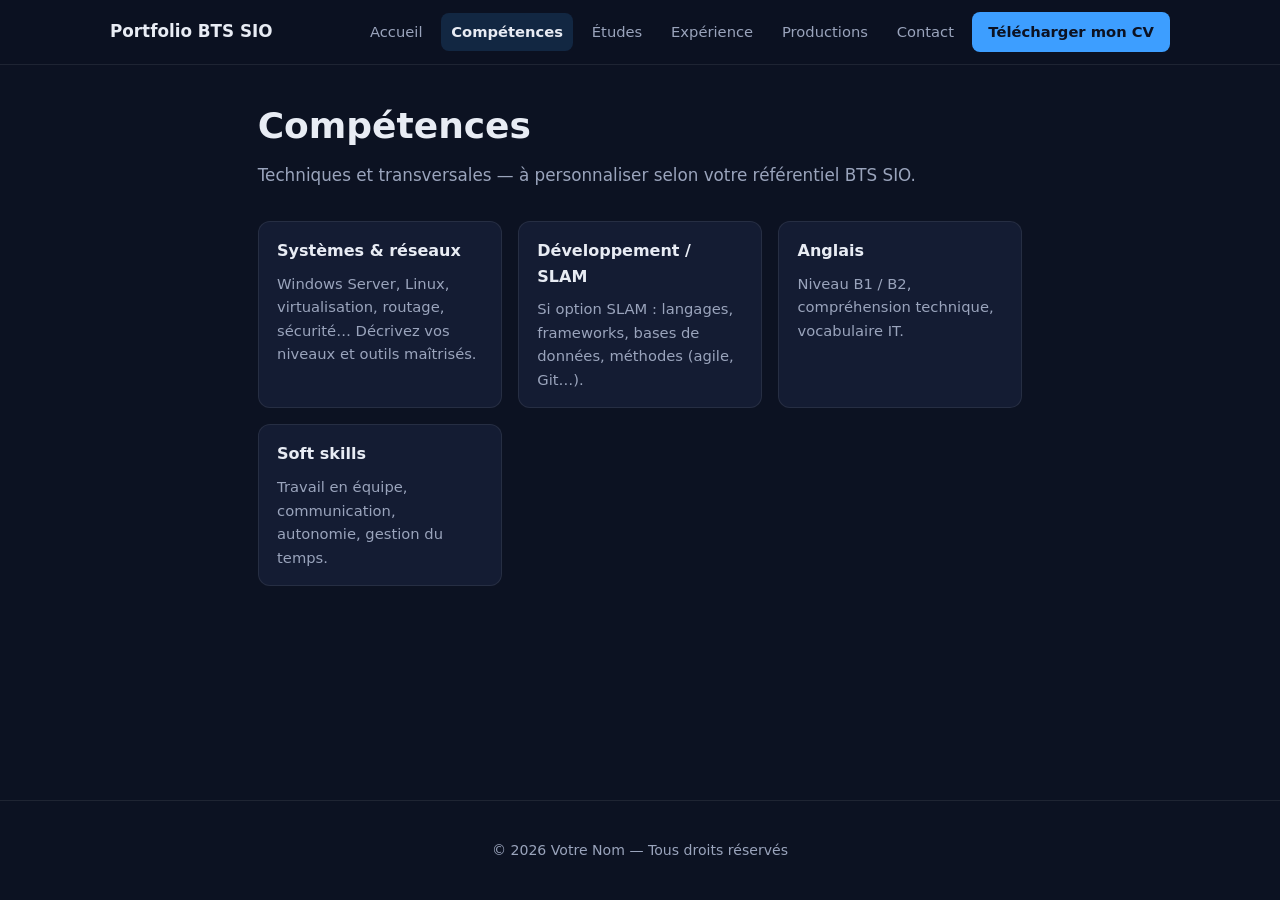
==== competences.html @ a2831c24 "Add files via upload" ====
<!DOCTYPE html>
<html lang="fr">
  <head>
    <meta charset="utf-8" />
    <meta name="viewport" content="width=device-width, initial-scale=1" />
    <title>Portfolio — Compétences</title>
    <link rel="stylesheet" href="css/styles.css" />
  </head>
  <body>
    <header class="site-header">
      <div class="header-inner">
        <a class="logo" href="index.html">Portfolio BTS SIO</a>
        <button type="button" class="nav-toggle" aria-label="Ouvrir le menu" aria-expanded="false">
          ☰
        </button>
        <nav class="main-nav" aria-label="Navigation principale">
          <ul>
            <li><a href="index.html">Accueil</a></li>
            <li><a href="competences.html" class="active">Compétences</a></li>
            <li><a href="etudes.html">Études</a></li>
            <li><a href="experience.html">Expérience</a></li>
            <li><a href="productions.html">Productions</a></li>
            <li><a href="contact.html">Contact</a></li>
            <li>
              <a class="btn-cv" href="assets/mon-cv.pdf" download>Télécharger mon CV</a>
            </li>
          </ul>
        </nav>
      </div>
    </header>

    <main>
      <h1 class="page-title">Compétences</h1>
      <p class="page-subtitle">
        Techniques et transversales — à personnaliser selon votre référentiel BTS SIO.
      </p>

      <div class="skills-grid">
        <article class="skill-item">
          <h3>Systèmes &amp; réseaux</h3>
          <p>
            Windows Server, Linux, virtualisation, routage, sécurité… Décrivez vos niveaux et
            outils maîtrisés.
          </p>
        </article>
        <article class="skill-item">
          <h3>Développement / SLAM</h3>
          <p>
            Si option SLAM : langages, frameworks, bases de données, méthodes (agile, Git…).
          </p>
        </article>
        <article class="skill-item">
          <h3>Anglais</h3>
          <p>Niveau B1 / B2, compréhension technique, vocabulaire IT.</p>
        </article>
        <article class="skill-item">
          <h3>Soft skills</h3>
          <p>Travail en équipe, communication, autonomie, gestion du temps.</p>
        </article>
      </div>
    </main>

    <footer class="site-footer">
      <p>© 2026 Votre Nom — Tous droits réservés</p>
    </footer>
    <script src="js/main.js"></script>
  </body>
</html>
---- css/styles.css ----
/* Portfolio BTS — styles globaux */
:root {
  --bg: #0c1222;
  --bg-card: #141c33;
  --text: #e8ecf4;
  --muted: #9aa4bc;
  --accent: #3d9eff;
  --accent-soft: rgba(61, 158, 255, 0.15);
  --border: rgba(255, 255, 255, 0.08);
  --radius: 12px;
  --font: "Segoe UI", system-ui, -apple-system, sans-serif;
}

*,
*::before,
*::after {
  box-sizing: border-box;
}

html {
  scroll-behavior: smooth;
}

body {
  margin: 0;
  min-height: 100vh;
  font-family: var(--font);
  background: var(--bg);
  color: var(--text);
  line-height: 1.6;
}

a {
  color: var(--accent);
  text-decoration: none;
}

a:hover {
  text-decoration: underline;
}

img {
  max-width: 100%;
  height: auto;
  display: block;
}

/* Header */
.site-header {
  position: sticky;
  top: 0;
  z-index: 100;
  background: rgba(12, 18, 34, 0.92);
  backdrop-filter: blur(10px);
  border-bottom: 1px solid var(--border);
}

.header-inner {
  position: relative;
  max-width: 1100px;
  margin: 0 auto;
  padding: 0.75rem 1.25rem;
  display: flex;
  flex-wrap: wrap;
  align-items: center;
  justify-content: space-between;
  gap: 1rem;
}

.logo {
  font-weight: 700;
  font-size: 1.05rem;
  color: var(--text);
  white-space: nowrap;
}

.logo:hover {
  color: var(--accent);
  text-decoration: none;
}

.nav-toggle {
  display: none;
  background: transparent;
  border: 1px solid var(--border);
  color: var(--text);
  padding: 0.5rem 0.75rem;
  border-radius: 8px;
  cursor: pointer;
  font-size: 1rem;
}

.nav-toggle:focus-visible {
  outline: 2px solid var(--accent);
  outline-offset: 2px;
}

.main-nav ul {
  list-style: none;
  margin: 0;
  padding: 0;
  display: flex;
  flex-wrap: wrap;
  align-items: center;
  gap: 0.35rem 0.5rem;
}

.main-nav a {
  display: inline-block;
  padding: 0.45rem 0.65rem;
  border-radius: 8px;
  color: var(--muted);
  font-size: 0.92rem;
  text-decoration: none;
  transition: color 0.15s, background 0.15s;
}

.main-nav a:hover {
  color: var(--text);
  background: var(--accent-soft);
  text-decoration: none;
}

.main-nav a.active {
  color: var(--text);
  background: var(--accent-soft);
  font-weight: 600;
}

.btn-cv {
  display: inline-flex;
  align-items: center;
  gap: 0.35rem;
  padding: 0.5rem 1rem !important;
  background: var(--accent) !important;
  color: #0c1222 !important;
  font-weight: 600;
  border-radius: 8px !important;
}

.btn-cv:hover {
  filter: brightness(1.08);
  color: #0c1222 !important;
}

/* Main */
main {
  max-width: 1100px;
  margin: 0 auto;
  padding: 2rem 1.25rem 4rem;
}

.page-title {
  font-size: clamp(1.75rem, 4vw, 2.25rem);
  margin: 0 0 0.5rem;
  font-weight: 700;
}

.page-subtitle {
  color: var(--muted);
  margin: 0 0 2rem;
  font-size: 1.05rem;
}

/* Hero accueil */
.hero {
  display: grid;
  gap: 2rem;
  align-items: center;
  padding: 1rem 0 2rem;
}

@media (min-width: 768px) {
  .hero {
    grid-template-columns: 1fr 280px;
  }
}

.hero-text h1 {
  font-size: clamp(2rem, 5vw, 2.75rem);
  margin: 0 0 0.75rem;
  line-height: 1.15;
}

.hero-text .lead {
  color: var(--muted);
  font-size: 1.1rem;
  margin: 0 0 1.5rem;
}

.hero-cta {
  display: flex;
  flex-wrap: wrap;
  gap: 0.75rem;
}

.hero-photo {
  justify-self: center;
}

.photo-frame {
  width: min(100%, 260px);
  aspect-ratio: 1;
  border-radius: var(--radius);
  border: 2px solid var(--border);
  background: linear-gradient(145deg, var(--bg-card), #1a2540);
  overflow: hidden;
  display: flex;
  align-items: center;
  justify-content: center;
  color: var(--muted);
  font-size: 0.9rem;
  text-align: center;
  padding: 1rem;
}

.photo-frame img {
  width: 100%;
  height: 100%;
  object-fit: cover;
}

/* Sections / cards */
.section-block {
  margin-top: 2.5rem;
}

.section-block h2 {
  font-size: 1.35rem;
  margin: 0 0 1rem;
  padding-bottom: 0.5rem;
  border-bottom: 1px solid var(--border);
}

.card {
  background: var(--bg-card);
  border: 1px solid var(--border);
  border-radius: var(--radius);
  padding: 1.25rem 1.5rem;
}

.card + .card {
  margin-top: 1rem;
}

.card h3 {
  margin: 0 0 0.5rem;
  font-size: 1.1rem;
}

.card p {
  margin: 0;
  color: var(--muted);
}

.meta {
  font-size: 0.85rem;
  color: var(--accent);
  margin-bottom: 0.35rem;
}

/* Grille compétences */
.skills-grid {
  display: grid;
  grid-template-columns: repeat(auto-fill, minmax(240px, 1fr));
  gap: 1rem;
}

.skill-item {
  background: var(--bg-card);
  border: 1px solid var(--border);
  border-radius: var(--radius);
  padding: 1rem 1.15rem;
}

.skill-item h3 {
  margin: 0 0 0.5rem;
  font-size: 1rem;
}

.skill-item p {
  margin: 0;
  font-size: 0.92rem;
  color: var(--muted);
}

/* Productions */
.prod-grid {
  display: grid;
  grid-template-columns: repeat(auto-fill, minmax(260px, 1fr));
  gap: 1.25rem;
}

.prod-card {
  background: var(--bg-card);
  border: 1px solid var(--border);
  border-radius: var(--radius);
  overflow: hidden;
}

.prod-thumb {
  height: 140px;
  background: linear-gradient(135deg, #1e3a5f, var(--bg));
  display: flex;
  align-items: center;
  justify-content: center;
  color: var(--muted);
  font-size: 0.85rem;
}

.prod-body {
  padding: 1rem 1.15rem 1.25rem;
}

.prod-body h3 {
  margin: 0 0 0.5rem;
  font-size: 1.05rem;
}

.prod-body p {
  margin: 0;
  font-size: 0.92rem;
  color: var(--muted);
}

/* Contact */
.contact-list {
  list-style: none;
  margin: 0;
  padding: 0;
}

.contact-list li {
  padding: 0.65rem 0;
  border-bottom: 1px solid var(--border);
  display: flex;
  flex-wrap: wrap;
  gap: 0.5rem;
}

.contact-list li:last-child {
  border-bottom: none;
}

.contact-list strong {
  min-width: 140px;
  color: var(--text);
}

/* Footer */
.site-footer {
  margin-top: auto;
  padding: 1.5rem 1.25rem;
  text-align: center;
  color: var(--muted);
  font-size: 0.88rem;
  border-top: 1px solid var(--border);
}

body {
  display: flex;
  flex-direction: column;
}

/* Nav mobile */
@media (max-width: 900px) {
  .nav-toggle {
    display: block;
  }

  .main-nav {
    display: none;
    position: absolute;
    left: 0;
    right: 0;
    top: 100%;
    background: rgba(12, 18, 34, 0.98);
    border-bottom: 1px solid var(--border);
    padding: 1rem 1.25rem 1.25rem;
  }

  .main-nav.is-open {
    display: block;
  }

  .main-nav ul {
    flex-direction: column;
    align-items: stretch;
  }

  .main-nav a {
    width: 100%;
  }

  .header-inner {
    flex-wrap: wrap;
  }

  .main-nav {
    order: 3;
    width: 100%;
  }
}
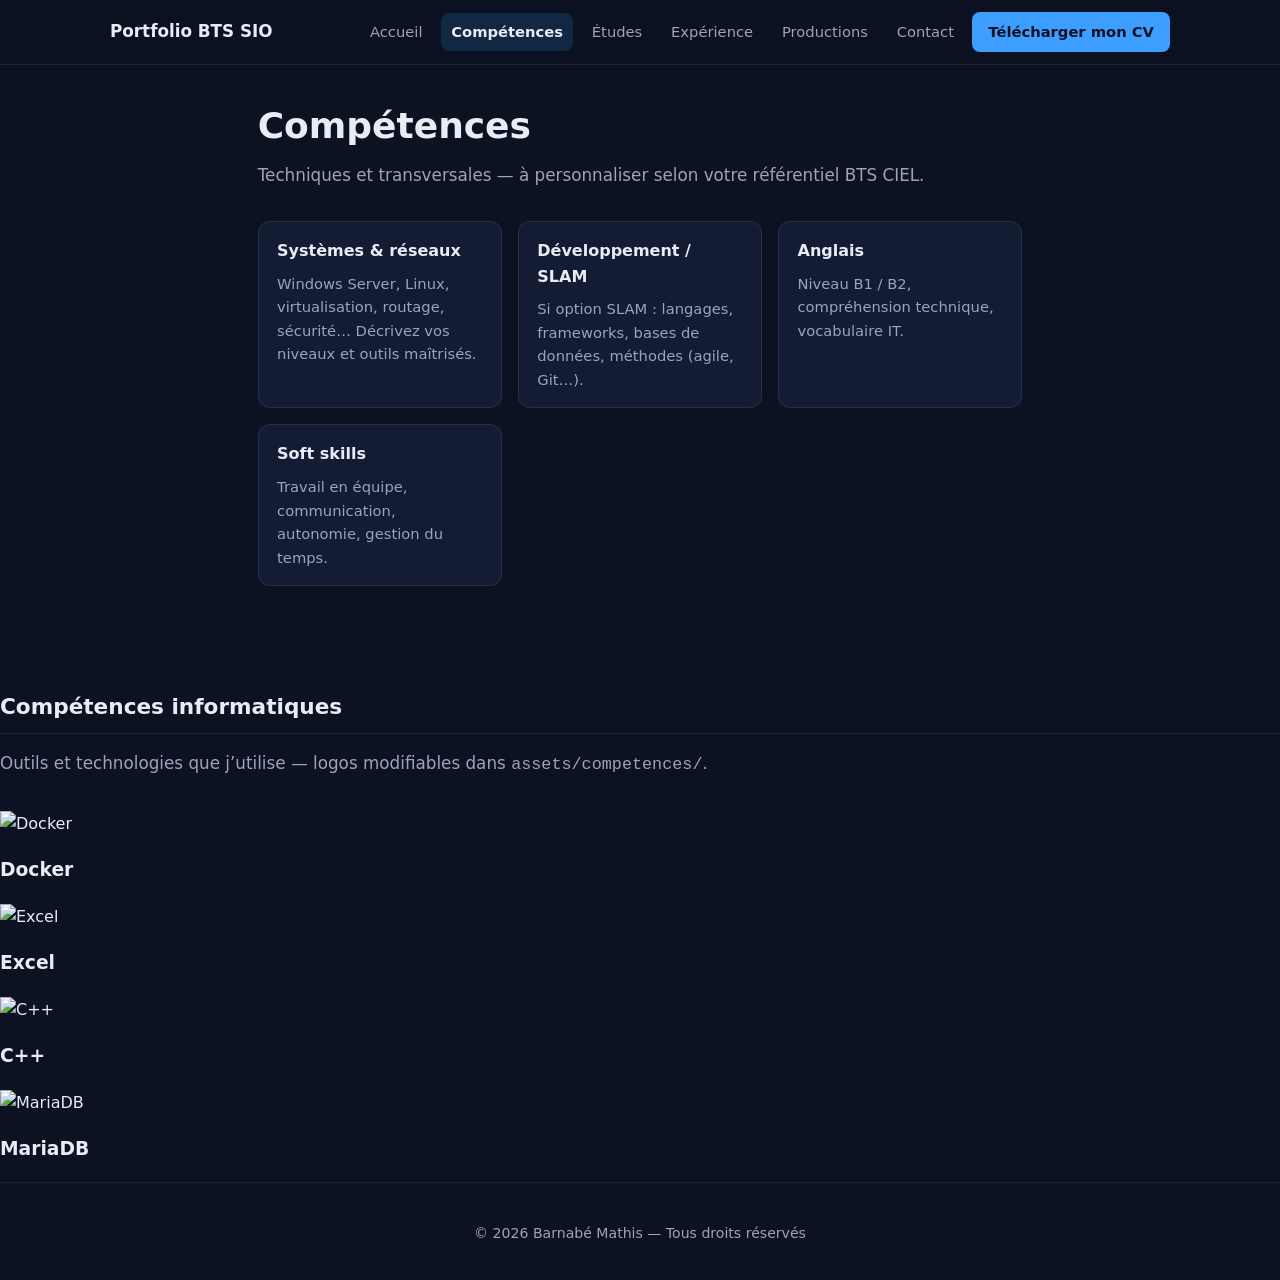
==== commit bb815df7: "Fix HTML structure and update content" ====
--- a/competences.html
+++ b/competences.html
@@ -32,10 +32,9 @@
     <main>
       <h1 class="page-title">Compétences</h1>
       <p class="page-subtitle">
-        Techniques et transversales — à personnaliser selon votre référentiel BTS SIO.
+        Techniques et transversales — à personnaliser selon votre référentiel BTS CIEL.
       </p>
-
-      <div class="skills-grid">
+       <div class="skills-grid">
         <article class="skill-item">
           <h3>Systèmes &amp; réseaux</h3>
           <p>
@@ -60,8 +59,41 @@
       </div>
     </main>
 
+      <section class="section-block">
+        <h2>Compétences informatiques</h2>
+        <p class="page-subtitle" style="margin-top: 0">
+          Outils et technologies que j’utilise — logos modifiables dans <code>assets/competences/</code>.
+        </p>
+
+        <div class="tech-grid">
+          <article class="tech-card">
+            <div class="tech-logo">
+              <img src="assets/competences/docker.svg" alt="Docker" loading="lazy" />
+            </div>
+            <h3>Docker</h3>
+          </article>
+          <article class="tech-card">
+            <div class="tech-logo">
+              <img src="assets/competences/excel.svg" alt="Excel" loading="lazy" />
+            </div>
+            <h3>Excel</h3>
+          </article>
+          <article class="tech-card">
+            <div class="tech-logo">
+              <img src="assets/competences/cpp.svg" alt="C++" loading="lazy" />
+            </div>
+            <h3>C++</h3>
+          </article>
+          <article class="tech-card">
+            <div class="tech-logo">
+              <img src="assets/competences/mariadb.svg" alt="MariaDB" loading="lazy" />
+            </div>
+            <h3>MariaDB</h3>
+          </article>
+        </div>
+      </section>
     <footer class="site-footer">
-      <p>© 2026 Votre Nom — Tous droits réservés</p>
+      <p>© 2026 Barnabé Mathis — Tous droits réservés</p>
     </footer>
     <script src="js/main.js"></script>
   </body>
--- a/css/styles.css
+++ b/css/styles.css
@@ -259,6 +259,37 @@
   margin-bottom: 0.35rem;
 }
 
+/* Expérience — logo entreprise */
+.experience-header {
+  display: flex;
+  align-items: center;
+  gap: 0.75rem;
+  margin-bottom: 0.5rem;
+}
+
+.experience-header h3 {
+  margin: 0;
+}
+
+.experience-logo {
+  width: 44px;
+  height: 44px;
+  border-radius: 10px;
+  background: rgba(255, 255, 255, 0.04);
+  border: 1px solid var(--border);
+  display: grid;
+  place-items: center;
+  overflow: hidden;
+  flex: 0 0 auto;
+}
+
+.experience-logo img {
+  width: 100%;
+  height: 100%;
+  object-fit: contain;
+  padding: 6px;
+}
+
 /* Grille compétences */
 .skills-grid {
   display: grid;
@@ -345,6 +376,69 @@
 .contact-list strong {
   min-width: 140px;
   color: var(--text);
+}
+
+/* Page Études — Prochainement & photos d’établissements */
+.prochainement-intro p:last-child {
+  margin-bottom: 0;
+}
+
+.gallery-lead {
+  margin: 1.5rem 0 0.35rem;
+  font-size: 1rem;
+  font-weight: 600;
+  color: var(--text);
+}
+
+.gallery-hint {
+  margin: 0 0 1.25rem;
+  font-size: 0.88rem;
+  color: var(--muted);
+}
+
+.gallery-hint code {
+  font-size: 0.85em;
+  padding: 0.15rem 0.4rem;
+  border-radius: 6px;
+  background: var(--bg-card);
+  border: 1px solid var(--border);
+  color: var(--accent);
+}
+
+.etablissements-grid {
+  display: grid;
+  grid-template-columns: repeat(auto-fill, minmax(220px, 1fr));
+  gap: 1.25rem;
+}
+
+.etablissement-card {
+  margin: 0;
+  background: var(--bg-card);
+  border: 1px solid var(--border);
+  border-radius: var(--radius);
+  overflow: hidden;
+  display: flex;
+  flex-direction: column;
+}
+
+.etablissement-photo {
+  aspect-ratio: 4 / 3;
+  background: linear-gradient(145deg, #1a2540, var(--bg));
+  overflow: hidden;
+}
+
+.etablissement-photo img {
+  width: 100%;
+  height: 100%;
+  object-fit: cover;
+}
+
+.etablissement-card figcaption {
+  padding: 0.75rem 1rem 1rem;
+  font-size: 0.9rem;
+  color: var(--muted);
+  text-align: center;
+  line-height: 1.4;
 }
 
 /* Footer */
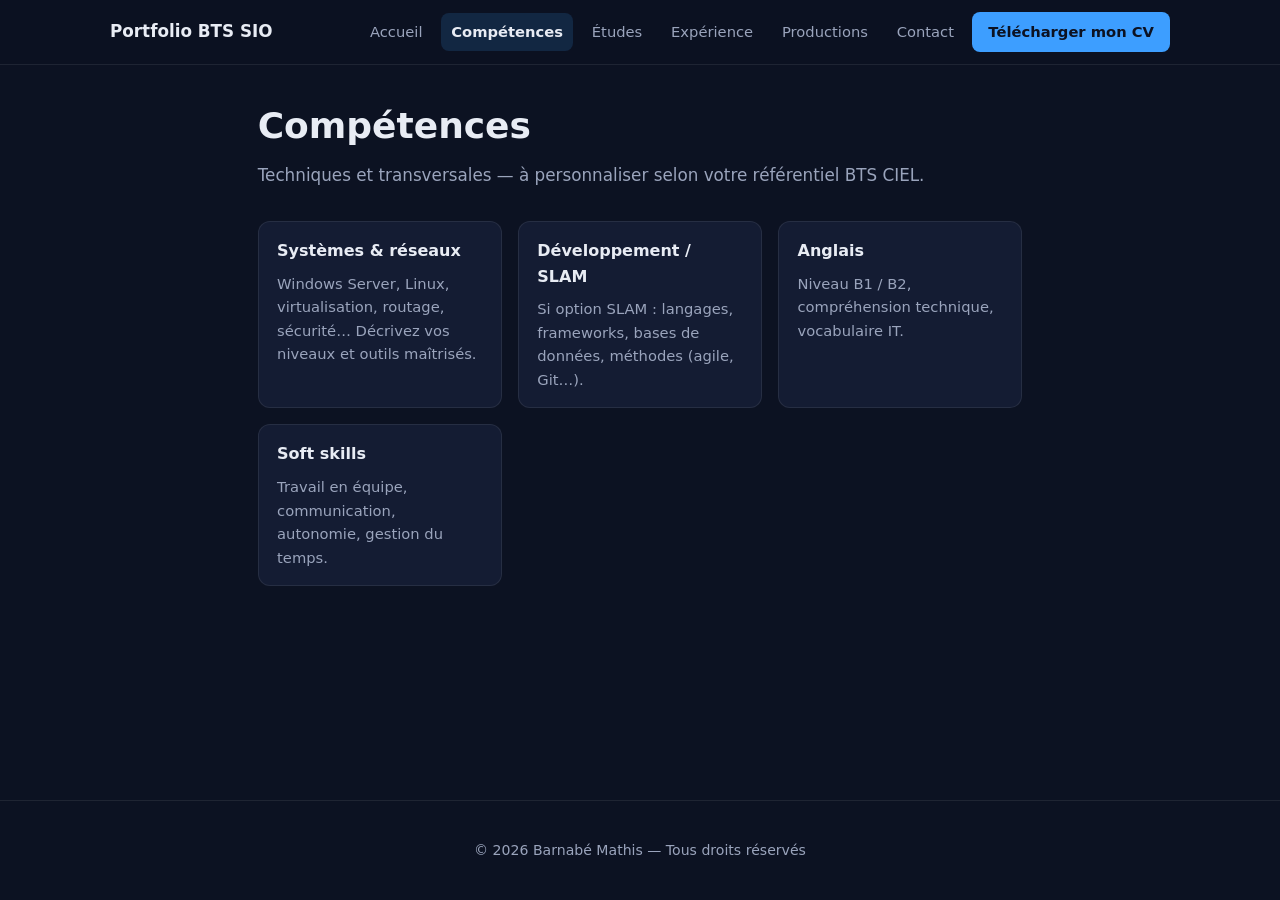
==== commit 4591db79: "Refactor competences.html structure and content" ====
--- a/competences.html
+++ b/competences.html
@@ -58,40 +58,6 @@
         </article>
       </div>
     </main>
-
-      <section class="section-block">
-        <h2>Compétences informatiques</h2>
-        <p class="page-subtitle" style="margin-top: 0">
-          Outils et technologies que j’utilise — logos modifiables dans <code>assets/competences/</code>.
-        </p>
-
-        <div class="tech-grid">
-          <article class="tech-card">
-            <div class="tech-logo">
-              <img src="assets/competences/docker.svg" alt="Docker" loading="lazy" />
-            </div>
-            <h3>Docker</h3>
-          </article>
-          <article class="tech-card">
-            <div class="tech-logo">
-              <img src="assets/competences/excel.svg" alt="Excel" loading="lazy" />
-            </div>
-            <h3>Excel</h3>
-          </article>
-          <article class="tech-card">
-            <div class="tech-logo">
-              <img src="assets/competences/cpp.svg" alt="C++" loading="lazy" />
-            </div>
-            <h3>C++</h3>
-          </article>
-          <article class="tech-card">
-            <div class="tech-logo">
-              <img src="assets/competences/mariadb.svg" alt="MariaDB" loading="lazy" />
-            </div>
-            <h3>MariaDB</h3>
-          </article>
-        </div>
-      </section>
     <footer class="site-footer">
       <p>© 2026 Barnabé Mathis — Tous droits réservés</p>
     </footer>
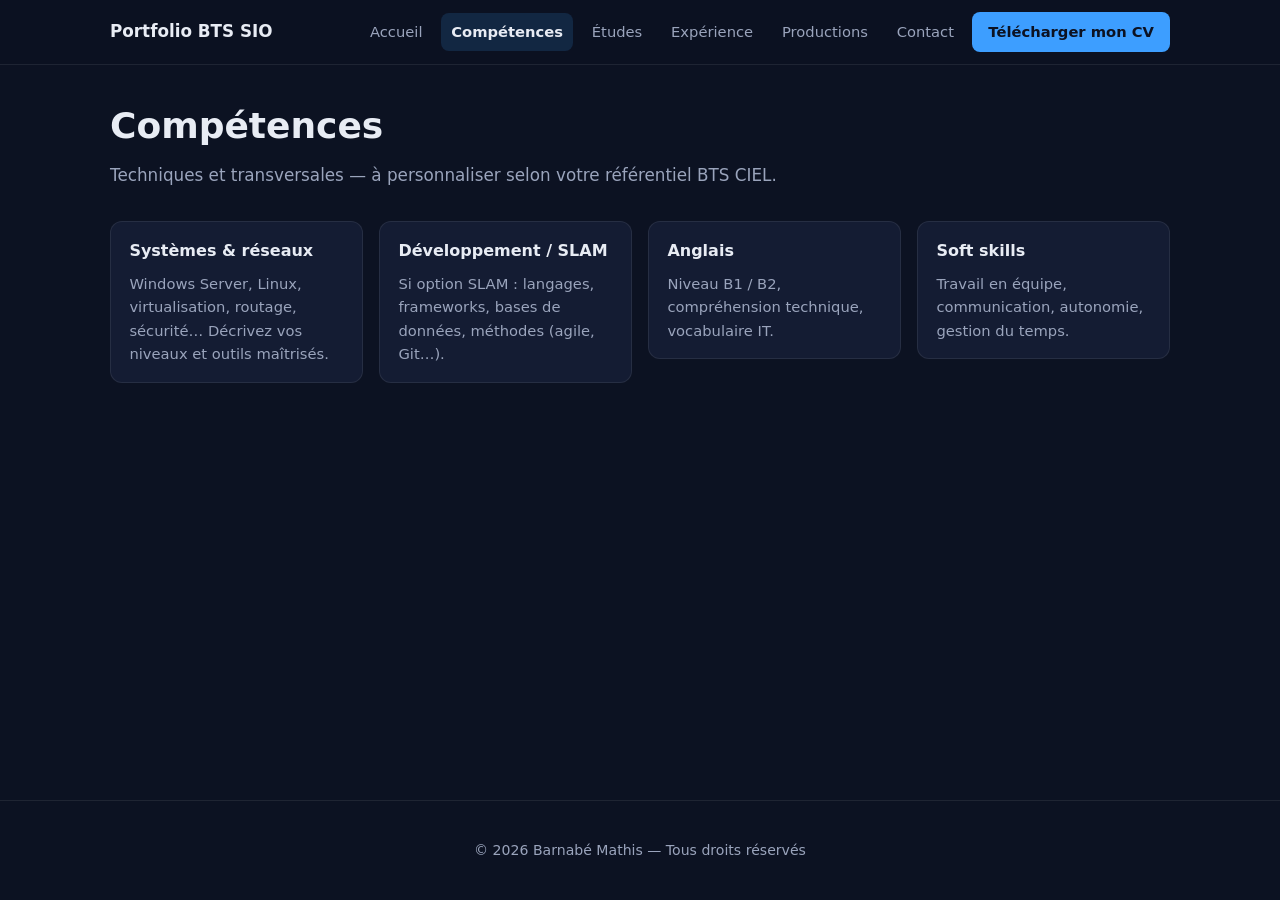
==== commit a0c58950: "Add files via upload" ====
--- a/competences.html
+++ b/competences.html
@@ -34,27 +34,64 @@
       <p class="page-subtitle">
         Techniques et transversales — à personnaliser selon votre référentiel BTS CIEL.
       </p>
-       <div class="skills-grid">
-        <article class="skill-item">
+      <div class="skills-grid">
+        <article class="skill-item" tabindex="0">
           <h3>Systèmes &amp; réseaux</h3>
           <p>
             Windows Server, Linux, virtualisation, routage, sécurité… Décrivez vos niveaux et
             outils maîtrisés.
           </p>
+          <div class="skill-more">
+            <div class="skill-more-inner">
+              <p>
+                Exemples à détailler : administration des comptes et services, mise en œuvre de
+                la virtualisation, configuration de VLAN ou routage de base, pare-feu et règles,
+                stratégies de sauvegarde, sensibilisation à la sécurité (mises à jour, moindre
+                privilège), expériences vues en TP ou en stage.
+              </p>
+            </div>
+          </div>
         </article>
-        <article class="skill-item">
+        <article class="skill-item" tabindex="0">
           <h3>Développement / SLAM</h3>
           <p>
             Si option SLAM : langages, frameworks, bases de données, méthodes (agile, Git…).
           </p>
+          <div class="skill-more">
+            <div class="skill-more-inner">
+              <p>
+                Précisez les langages et outils (IDE, Git, gestionnaire de paquets), types de
+                projets (web, API, mobile), modélisation de données, tests, méthode agile ou
+                Kanban, participation à des revues ou à la documentation technique.
+              </p>
+            </div>
+          </div>
         </article>
-        <article class="skill-item">
+        <article class="skill-item" tabindex="0">
           <h3>Anglais</h3>
           <p>Niveau B1 / B2, compréhension technique, vocabulaire IT.</p>
+          <div class="skill-more">
+            <div class="skill-more-inner">
+              <p>
+                Indiquez un score ou certification (TOEIC, Cambridge…), votre aisance à lire des
+                docs officielles (Microsoft, Oracle…), et les situations où vous avez utilisé
+                l’anglais (veille, stage, cours).
+              </p>
+            </div>
+          </div>
         </article>
-        <article class="skill-item">
+        <article class="skill-item" tabindex="0">
           <h3>Soft skills</h3>
           <p>Travail en équipe, communication, autonomie, gestion du temps.</p>
+          <div class="skill-more">
+            <div class="skill-more-inner">
+              <p>
+                Illustrez avec des faits : travail en binôme sur un projet, présentation orale,
+                organisation d’échéances, gestion du stress avant une soutenance, écoute du
+                besoin utilisateur ou du tuteur en entreprise.
+              </p>
+            </div>
+          </div>
         </article>
       </div>
     </main>
--- a/css/styles.css
+++ b/css/styles.css
@@ -295,6 +295,7 @@
   display: grid;
   grid-template-columns: repeat(auto-fill, minmax(240px, 1fr));
   gap: 1rem;
+  align-items: start;
 }
 
 .skill-item {
@@ -302,6 +303,13 @@
   border: 1px solid var(--border);
   border-radius: var(--radius);
   padding: 1rem 1.15rem;
+  position: relative;
+  z-index: 1;
+  outline: none;
+  transition:
+    transform 0.35s cubic-bezier(0.22, 1, 0.36, 1),
+    box-shadow 0.35s ease,
+    border-color 0.25s ease;
 }
 
 .skill-item h3 {
@@ -309,10 +317,78 @@
   font-size: 1rem;
 }
 
-.skill-item p {
+.skill-item > p {
   margin: 0;
   font-size: 0.92rem;
   color: var(--muted);
+}
+
+.skill-more {
+  display: grid;
+  grid-template-rows: 0fr;
+  transition: grid-template-rows 0.4s cubic-bezier(0.22, 1, 0.36, 1);
+}
+
+.skill-more-inner {
+  min-height: 0;
+  overflow: hidden;
+}
+
+.skill-more-inner p {
+  margin: 0;
+  padding-top: 0.85rem;
+  margin-top: 0.85rem;
+  border-top: 1px solid var(--border);
+  font-size: 0.88rem;
+  color: var(--muted);
+  line-height: 1.55;
+}
+
+@media (hover: hover) and (pointer: fine) {
+  .skill-item:hover {
+    transform: scale(1.045);
+    z-index: 5;
+    box-shadow: 0 18px 48px rgba(0, 0, 0, 0.42);
+    border-color: rgba(61, 158, 255, 0.35);
+  }
+
+  .skill-item:hover .skill-more {
+    grid-template-rows: 1fr;
+  }
+}
+
+.skill-item:focus-visible {
+  border-color: rgba(61, 158, 255, 0.55);
+  box-shadow: 0 0 0 3px var(--accent-soft);
+}
+
+.skill-item:focus-within .skill-more {
+  grid-template-rows: 1fr;
+}
+
+@media (hover: hover) and (pointer: fine) {
+  .skill-item:focus-within:not(:hover) {
+    transform: scale(1.02);
+    z-index: 4;
+    box-shadow: 0 12px 32px rgba(0, 0, 0, 0.35);
+  }
+}
+
+@media (prefers-reduced-motion: reduce) {
+  .skill-item {
+    transition: none;
+  }
+
+  .skill-more {
+    transition: none;
+  }
+
+  @media (hover: hover) and (pointer: fine) {
+    .skill-item:hover,
+    .skill-item:focus-within:not(:hover) {
+      transform: none;
+    }
+  }
 }
 
 /* Productions */
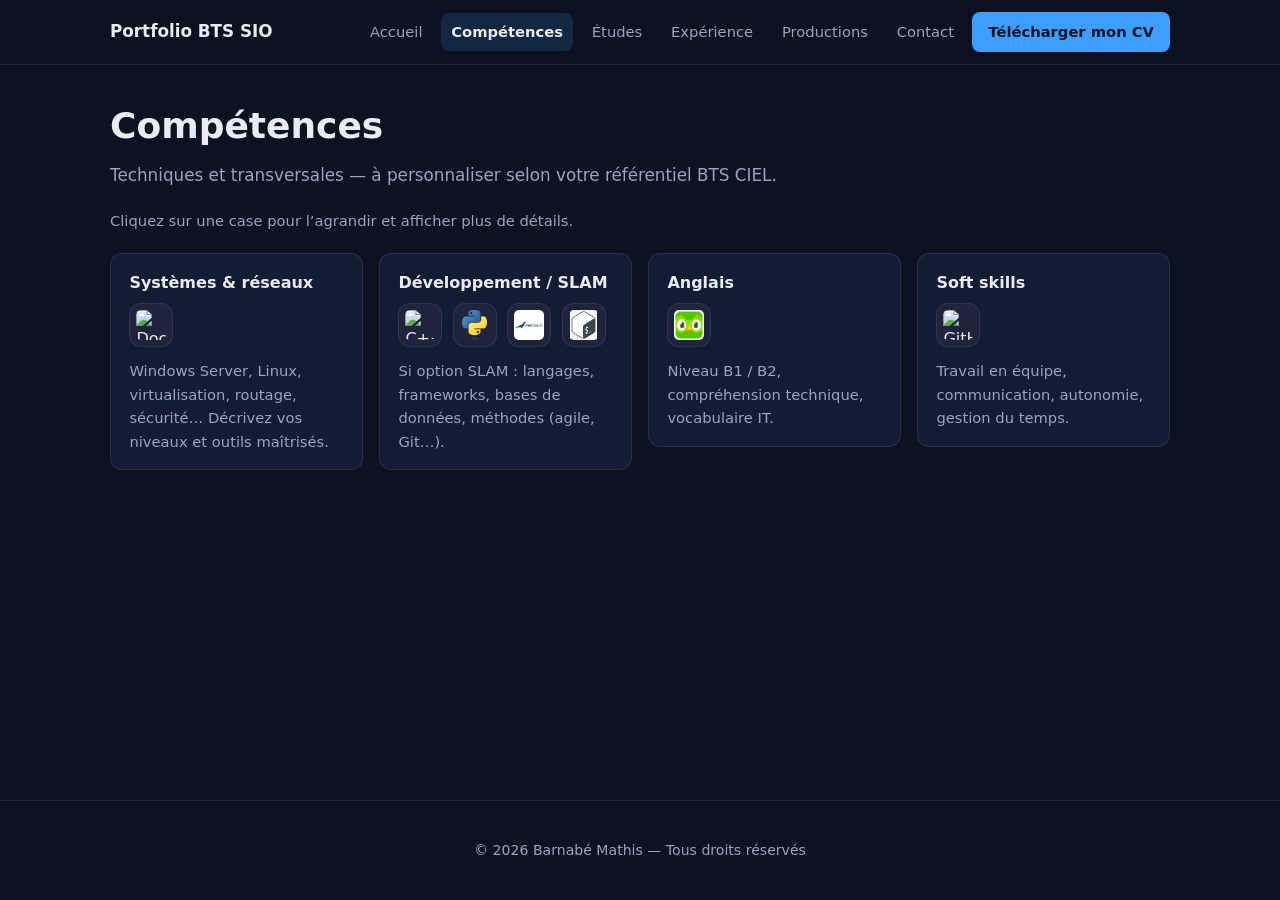
==== commit 303991e4: "Add files via upload" ====
--- a/competences.html
+++ b/competences.html
@@ -34,9 +34,13 @@
       <p class="page-subtitle">
         Techniques et transversales — à personnaliser selon votre référentiel BTS CIEL.
       </p>
+      <p class="skills-hint">Cliquez sur une case pour l’agrandir et afficher plus de détails.</p>
       <div class="skills-grid">
-        <article class="skill-item" tabindex="0">
+        <article class="skill-item">
           <h3>Systèmes &amp; réseaux</h3>
+          <div class="skill-icons" aria-label="Outils">
+            <img class="skill-icon" src="assets/skills/docker-logo.png" alt="Docker" loading="lazy" />
+          </div>
           <p>
             Windows Server, Linux, virtualisation, routage, sécurité… Décrivez vos niveaux et
             outils maîtrisés.
@@ -52,8 +56,14 @@
             </div>
           </div>
         </article>
-        <article class="skill-item" tabindex="0">
+        <article class="skill-item">
           <h3>Développement / SLAM</h3>
+          <div class="skill-icons" aria-label="Langages et outils">
+            <img class="skill-icon" src="assets/skills/cpp-logo.png" alt="C++" loading="lazy" />
+            <img class="skill-icon" src="assets/skills/python-logo.png" alt="Python" loading="lazy" />
+            <img class="skill-icon" src="assets/skills/mariadb-logo.png" alt="MariaDB" loading="lazy" />
+            <img class="skill-icon" src="assets/skills/bash-logo.png" alt="Bash" loading="lazy" />
+          </div>
           <p>
             Si option SLAM : langages, frameworks, bases de données, méthodes (agile, Git…).
           </p>
@@ -67,8 +77,11 @@
             </div>
           </div>
         </article>
-        <article class="skill-item" tabindex="0">
+        <article class="skill-item">
           <h3>Anglais</h3>
+          <div class="skill-icons" aria-label="Outils">
+            <img class="skill-icon" src="assets/skills/duolingo-logo.png" alt="Duolingo" loading="lazy" />
+          </div>
           <p>Niveau B1 / B2, compréhension technique, vocabulaire IT.</p>
           <div class="skill-more">
             <div class="skill-more-inner">
@@ -80,8 +93,11 @@
             </div>
           </div>
         </article>
-        <article class="skill-item" tabindex="0">
+        <article class="skill-item">
           <h3>Soft skills</h3>
+          <div class="skill-icons" aria-label="Outils">
+            <img class="skill-icon" src="assets/skills/github-logo.png" alt="GitHub" loading="lazy" />
+          </div>
           <p>Travail en équipe, communication, autonomie, gestion du temps.</p>
           <div class="skill-more">
             <div class="skill-more-inner">
--- a/css/styles.css
+++ b/css/styles.css
@@ -298,6 +298,12 @@
   align-items: start;
 }
 
+.skills-hint {
+  margin: -0.75rem 0 1.25rem;
+  font-size: 0.92rem;
+  color: var(--muted);
+}
+
 .skill-item {
   background: var(--bg-card);
   border: 1px solid var(--border);
@@ -306,15 +312,44 @@
   position: relative;
   z-index: 1;
   outline: none;
+  cursor: pointer;
   transition:
     transform 0.35s cubic-bezier(0.22, 1, 0.36, 1),
     box-shadow 0.35s ease,
     border-color 0.25s ease;
 }
 
+.skill-item.is-expanded {
+  transform: scale(1.045);
+  z-index: 5;
+  box-shadow: 0 18px 48px rgba(0, 0, 0, 0.42);
+  border-color: rgba(61, 158, 255, 0.35);
+}
+
+.skill-item.is-expanded .skill-more {
+  grid-template-rows: 1fr;
+}
+
 .skill-item h3 {
   margin: 0 0 0.5rem;
   font-size: 1rem;
+}
+
+.skill-icons {
+  display: flex;
+  flex-wrap: wrap;
+  gap: 0.65rem;
+  margin: 0.25rem 0 0.75rem;
+}
+
+.skill-icon {
+  width: 44px;
+  height: 44px;
+  border-radius: 12px;
+  background: rgba(255, 255, 255, 0.04);
+  border: 1px solid var(--border);
+  padding: 6px;
+  object-fit: contain;
 }
 
 .skill-item > p {
@@ -344,34 +379,15 @@
   line-height: 1.55;
 }
 
-@media (hover: hover) and (pointer: fine) {
-  .skill-item:hover {
-    transform: scale(1.045);
-    z-index: 5;
-    box-shadow: 0 18px 48px rgba(0, 0, 0, 0.42);
-    border-color: rgba(61, 158, 255, 0.35);
-  }
-
-  .skill-item:hover .skill-more {
-    grid-template-rows: 1fr;
-  }
-}
-
 .skill-item:focus-visible {
   border-color: rgba(61, 158, 255, 0.55);
   box-shadow: 0 0 0 3px var(--accent-soft);
 }
 
-.skill-item:focus-within .skill-more {
-  grid-template-rows: 1fr;
-}
-
-@media (hover: hover) and (pointer: fine) {
-  .skill-item:focus-within:not(:hover) {
-    transform: scale(1.02);
-    z-index: 4;
-    box-shadow: 0 12px 32px rgba(0, 0, 0, 0.35);
-  }
+.skill-item.is-expanded:focus-visible {
+  box-shadow:
+    0 0 0 3px var(--accent-soft),
+    0 18px 48px rgba(0, 0, 0, 0.42);
 }
 
 @media (prefers-reduced-motion: reduce) {
@@ -383,11 +399,8 @@
     transition: none;
   }
 
-  @media (hover: hover) and (pointer: fine) {
-    .skill-item:hover,
-    .skill-item:focus-within:not(:hover) {
-      transform: none;
-    }
+  .skill-item.is-expanded {
+    transform: none;
   }
 }
 
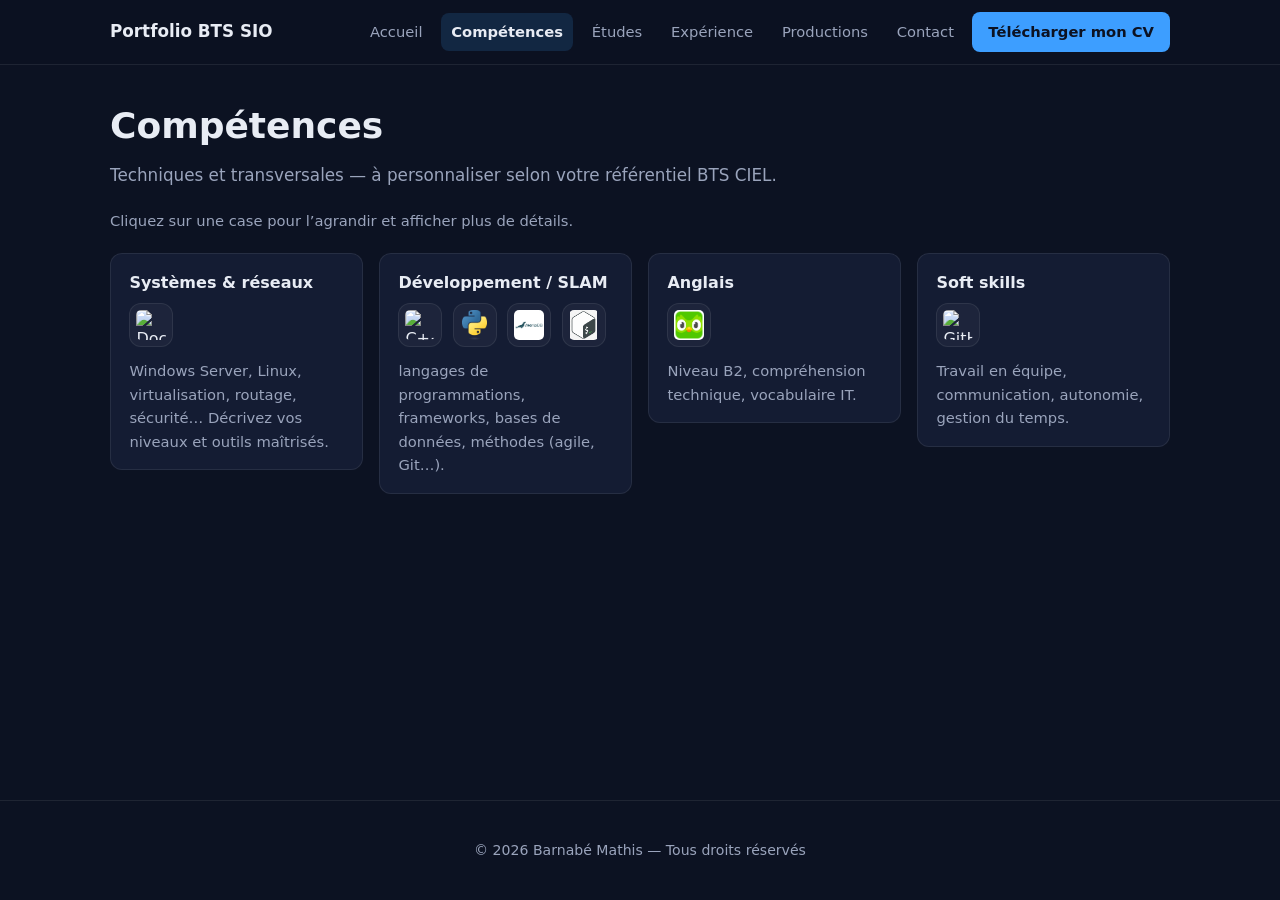
==== commit 7bbab44b: "Revise competences.html with updated skill details Updated skill descriptions and added details for " ====
--- a/competences.html
+++ b/competences.html
@@ -48,9 +48,9 @@
           <div class="skill-more">
             <div class="skill-more-inner">
               <p>
-                Exemples à détailler : administration des comptes et services, mise en œuvre de
+                Administration des comptes et services, mise en œuvre de
                 la virtualisation, configuration de VLAN ou routage de base, pare-feu et règles,
-                stratégies de sauvegarde, sensibilisation à la sécurité (mises à jour, moindre
+                stratégies de sauvegarde, sensibilisation à la sécurité (mises à jour,
                 privilège), expériences vues en TP ou en stage.
               </p>
             </div>
@@ -65,14 +65,13 @@
             <img class="skill-icon" src="assets/skills/bash-logo.png" alt="Bash" loading="lazy" />
           </div>
           <p>
-            Si option SLAM : langages, frameworks, bases de données, méthodes (agile, Git…).
+           langages de programmations, frameworks, bases de données, méthodes (agile, Git…).
           </p>
           <div class="skill-more">
             <div class="skill-more-inner">
               <p>
-                Précisez les langages et outils (IDE, Git, gestionnaire de paquets), types de
-                projets (web, API, mobile), modélisation de données, tests, méthode agile ou
-                Kanban, participation à des revues ou à la documentation technique.
+                Codage: c++ (creation code pour récuperation de données et envoie de données vers un autre appareil), python, bash (automatisation de script, exemple script mise a jour
+                windows 10 vers windows 11
               </p>
             </div>
           </div>
@@ -82,13 +81,11 @@
           <div class="skill-icons" aria-label="Outils">
             <img class="skill-icon" src="assets/skills/duolingo-logo.png" alt="Duolingo" loading="lazy" />
           </div>
-          <p>Niveau B1 / B2, compréhension technique, vocabulaire IT.</p>
+          <p>Niveau B2, compréhension technique, vocabulaire IT.</p>
           <div class="skill-more">
             <div class="skill-more-inner">
               <p>
-                Indiquez un score ou certification (TOEIC, Cambridge…), votre aisance à lire des
-                docs officielles (Microsoft, Oracle…), et les situations où vous avez utilisé
-                l’anglais (veille, stage, cours).
+                 Compréhension document technique en anglais, apprentissage personnel de la langue anglaise via moyen personel (duolingo)
               </p>
             </div>
           </div>
@@ -102,9 +99,7 @@
           <div class="skill-more">
             <div class="skill-more-inner">
               <p>
-                Illustrez avec des faits : travail en binôme sur un projet, présentation orale,
-                organisation d’échéances, gestion du stress avant une soutenance, écoute du
-                besoin utilisateur ou du tuteur en entreprise.
+                Très bon travail d'équipe, renforcée grâce au projet d'études de BTS, avec un emploie du temps respect et de nombreuse réunion mettant en avant les problèmes rencontrés mais réglés par la suite
               </p>
             </div>
           </div>
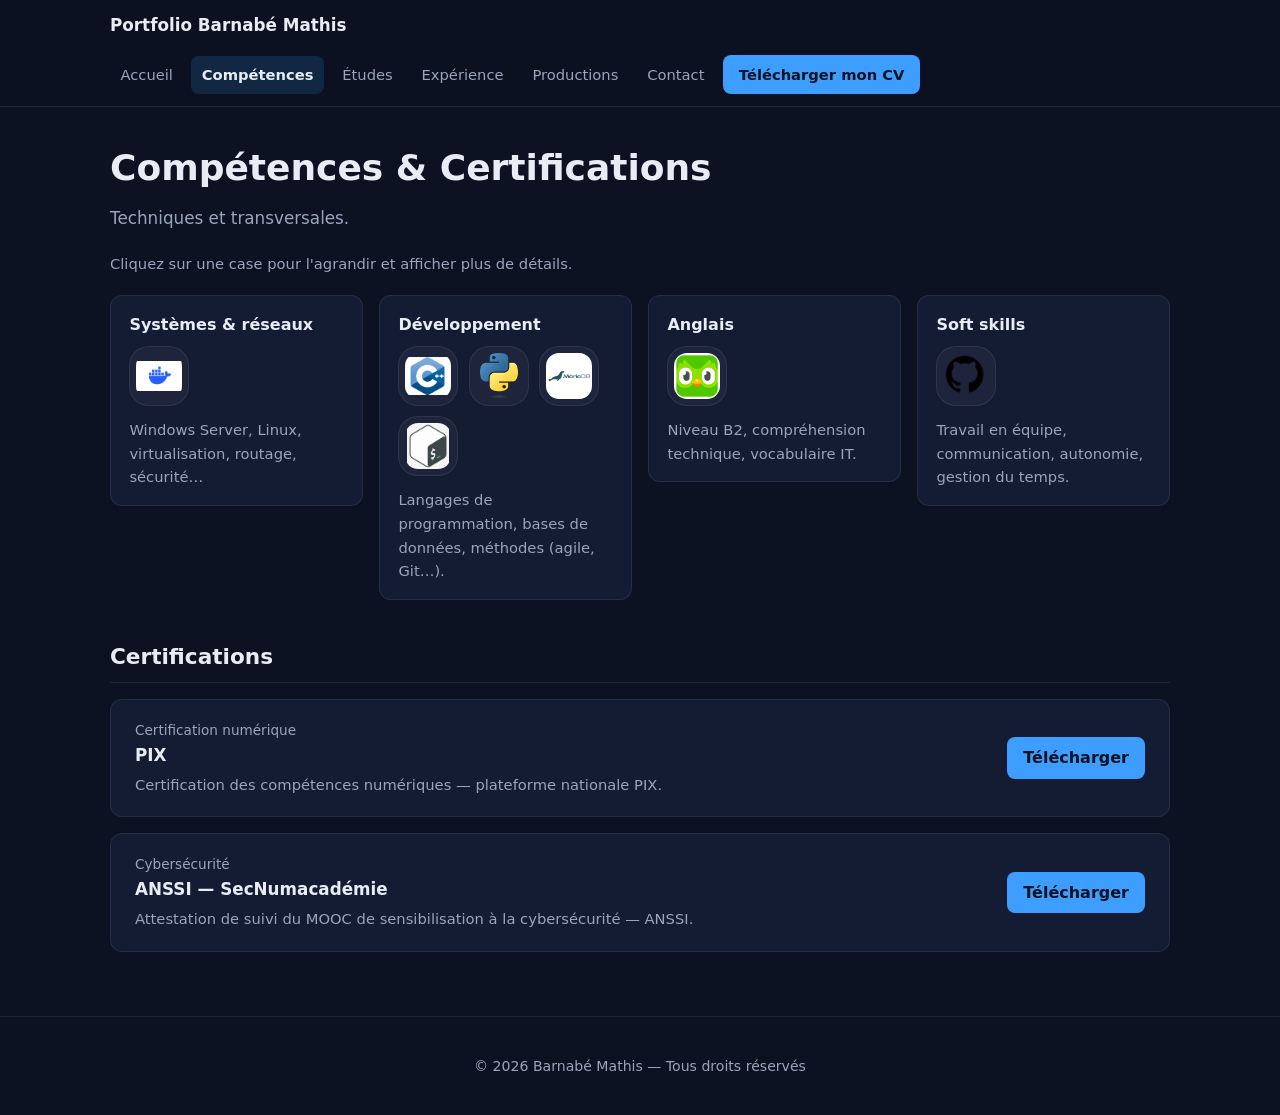
==== commit af083a31: "Update competences.html" ====
--- a/competences.html
+++ b/competences.html
@@ -3,13 +3,13 @@
   <head>
     <meta charset="utf-8" />
     <meta name="viewport" content="width=device-width, initial-scale=1" />
-    <title>Portfolio — Compétences</title>
+    <title>Portfolio — Compétences &amp; Certifications</title>
     <link rel="stylesheet" href="css/styles.css" />
   </head>
   <body>
     <header class="site-header">
       <div class="header-inner">
-        <a class="logo" href="index.html">Portfolio BTS SIO</a>
+        <a class="logo" href="index.html">Portfolio Barnabé Mathis</a>
         <button type="button" class="nav-toggle" aria-label="Ouvrir le menu" aria-expanded="false">
           ☰
         </button>
@@ -30,21 +30,17 @@
     </header>
 
     <main>
-      <h1 class="page-title">Compétences</h1>
-      <p class="page-subtitle">
-        Techniques et transversales — à personnaliser selon votre référentiel BTS CIEL.
-      </p>
-      <p class="skills-hint">Cliquez sur une case pour l’agrandir et afficher plus de détails.</p>
+      <h1 class="page-title">Compétences &amp; Certifications</h1>
+      <p class="page-subtitle">Techniques et transversales.</p>
+      <p class="skills-hint">Cliquez sur une case pour l'agrandir et afficher plus de détails.</p>
+
       <div class="skills-grid">
         <article class="skill-item">
           <h3>Systèmes &amp; réseaux</h3>
           <div class="skill-icons" aria-label="Outils">
             <img class="skill-icon" src="assets/skills/docker-logo.png" alt="Docker" loading="lazy" />
           </div>
-          <p>
-            Windows Server, Linux, virtualisation, routage, sécurité… Décrivez vos niveaux et
-            outils maîtrisés.
-          </p>
+          <p>Windows Server, Linux, virtualisation, routage, sécurité…</p>
           <div class="skill-more">
             <div class="skill-more-inner">
               <p>
@@ -56,26 +52,26 @@
             </div>
           </div>
         </article>
+
         <article class="skill-item">
-          <h3>Développement / SLAM</h3>
+          <h3>Développement</h3>
           <div class="skill-icons" aria-label="Langages et outils">
             <img class="skill-icon" src="assets/skills/cpp-logo.png" alt="C++" loading="lazy" />
             <img class="skill-icon" src="assets/skills/python-logo.png" alt="Python" loading="lazy" />
             <img class="skill-icon" src="assets/skills/mariadb-logo.png" alt="MariaDB" loading="lazy" />
             <img class="skill-icon" src="assets/skills/bash-logo.png" alt="Bash" loading="lazy" />
           </div>
-          <p>
-           langages de programmations, frameworks, bases de données, méthodes (agile, Git…).
-          </p>
+          <p>Langages de programmation, bases de données, méthodes (agile, Git…).</p>
           <div class="skill-more">
             <div class="skill-more-inner">
               <p>
-                Codage: c++ (creation code pour récuperation de données et envoie de données vers un autre appareil), python, bash (automatisation de script, exemple script mise a jour
-                windows 10 vers windows 11
+                Codage : C++ (récupération et envoi de données vers un autre appareil),
+                Python, Bash (automatisation de scripts, exemple : mise à jour Windows 10 vers Windows 11).
               </p>
             </div>
           </div>
         </article>
+
         <article class="skill-item">
           <h3>Anglais</h3>
           <div class="skill-icons" aria-label="Outils">
@@ -85,11 +81,13 @@
           <div class="skill-more">
             <div class="skill-more-inner">
               <p>
-                 Compréhension document technique en anglais, apprentissage personnel de la langue anglaise via moyen personel (duolingo)
+                Compréhension de documents techniques en anglais, apprentissage
+                personnel via Duolingo.
               </p>
             </div>
           </div>
         </article>
+
         <article class="skill-item">
           <h3>Soft skills</h3>
           <div class="skill-icons" aria-label="Outils">
@@ -99,13 +97,58 @@
           <div class="skill-more">
             <div class="skill-more-inner">
               <p>
-                Très bon travail d'équipe, renforcée grâce au projet d'études de BTS, avec un emploie du temps respect et de nombreuse réunion mettant en avant les problèmes rencontrés mais réglés par la suite
+                Très bon travail d'équipe, renforcé grâce au projet BTS, avec un emploi du
+                temps respecté et de nombreuses réunions permettant d'identifier et résoudre
+                les problèmes rencontrés.
               </p>
             </div>
           </div>
         </article>
       </div>
+
+      <!-- SECTION CERTIFICATIONS -->
+      <section class="section-block" aria-labelledby="titre-certifications">
+        <h2 id="titre-certifications">Certifications</h2>
+
+        <div class="card" style="display: flex; align-items: center; justify-content: space-between; flex-wrap: wrap; gap: 1rem;">
+          <div>
+            <p class="meta">Certification numérique</p>
+            <h3 style="margin: 0 0 0.25rem; font-size: 1.05rem;">PIX</h3>
+            <p style="margin: 0; color: var(--muted); font-size: 0.92rem;">
+              Certification des compétences numériques — plateforme nationale PIX.
+            </p>
+          </div>
+          <a
+            href="assets/certifications/pix.pdf"
+            download
+            class="btn-cv"
+            style="white-space: nowrap; flex-shrink: 0;"
+          >
+            Télécharger
+          </a>
+        </div>
+
+        <div class="card" style="display: flex; align-items: center; justify-content: space-between; flex-wrap: wrap; gap: 1rem; margin-top: 1rem;">
+          <div>
+            <p class="meta">Cybersécurité</p>
+            <h3 style="margin: 0 0 0.25rem; font-size: 1.05rem;">ANSSI — SecNumacadémie</h3>
+            <p style="margin: 0; color: var(--muted); font-size: 0.92rem;">
+              Attestation de suivi du MOOC de sensibilisation à la cybersécurité — ANSSI.
+            </p>
+          </div>
+          <a
+            href="assets/certifications/anssi.pdf"
+            download
+            class="btn-cv"
+            style="white-space: nowrap; flex-shrink: 0;"
+          >
+            Télécharger
+          </a>
+        </div>
+
+      </section>
     </main>
+
     <footer class="site-footer">
       <p>© 2026 Barnabé Mathis — Tous droits réservés</p>
     </footer>
--- a/css/styles.css
+++ b/css/styles.css
@@ -272,9 +272,9 @@
 }
 
 .experience-logo {
-  width: 44px;
-  height: 44px;
-  border-radius: 10px;
+  width: 72px;
+  height: 72px;
+  border-radius: 14px;
   background: rgba(255, 255, 255, 0.04);
   border: 1px solid var(--border);
   display: grid;
@@ -287,7 +287,7 @@
   width: 100%;
   height: 100%;
   object-fit: contain;
-  padding: 6px;
+  padding: 8px;
 }
 
 /* Grille compétences */
@@ -343,9 +343,9 @@
 }
 
 .skill-icon {
-  width: 44px;
-  height: 44px;
-  border-radius: 12px;
+  width: 60px;
+  height: 60px;
+  border-radius: 20px;
   background: rgba(255, 255, 255, 0.04);
   border: 1px solid var(--border);
   padding: 6px;
@@ -496,10 +496,28 @@
 
 .etablissements-grid {
   display: grid;
-  grid-template-columns: repeat(auto-fill, minmax(220px, 1fr));
+  grid-template-columns: 1fr 1fr;
+  grid-template-rows: auto auto;
   gap: 1.25rem;
 }
 
+/* Les 2 premières cartes (Condorcet) : colonne 1 et 2, ligne 1 */
+.etablissement-card:nth-child(1) {
+  grid-column: 1;
+  grid-row: 1;
+}
+
+.etablissement-card:nth-child(2) {
+  grid-column: 2;
+  grid-row: 1;
+}
+
+/* Saint-Luc : pleine largeur sur la ligne 2 */
+.etablissement-card:nth-child(3) {
+  grid-column: 1 / -1;
+  grid-row: 2;
+}
+
 .etablissement-card {
   margin: 0;
   background: var(--bg-card);
@@ -508,6 +526,35 @@
   overflow: hidden;
   display: flex;
   flex-direction: column;
+}
+
+/* Les 2 cartes Condorcet */
+.etablissement-card:nth-child(1) .etablissement-photo,
+.etablissement-card:nth-child(2) .etablissement-photo {
+  aspect-ratio: 4 / 3;
+  background: #1a2540;
+  overflow: hidden;
+  display: flex;
+  align-items: center;
+  justify-content: center;
+}
+
+/* Saint-Luc : plus haute pour que le logo soit lisible */
+.etablissement-card:nth-child(3) .etablissement-photo {
+  aspect-ratio: 16 / 6;
+  background: #ffffff10;
+  overflow: hidden;
+  display: flex;
+  align-items: center;
+  justify-content: center;
+}
+
+/* TOUTES les images : contain pour ne pas rogner */
+.etablissement-photo img {
+  width: 100%;
+  height: 100%;
+  object-fit: contain;   /* ← clé du fix */
+  padding: 0.75rem;      /* légère marge pour ne pas coller aux bords */
 }
 
 .etablissement-photo {
@@ -547,6 +594,16 @@
 
 /* Nav mobile */
 @media (max-width: 900px) {
+   .etablissements-grid {
+    grid-template-columns: 1fr;
+  }
+
+  .etablissement-card:nth-child(1),
+  .etablissement-card:nth-child(2),
+  .etablissement-card:nth-child(3) {
+    grid-column: 1;
+    grid-row: auto;
+  }
   .nav-toggle {
     display: block;
   }
@@ -584,3 +641,18 @@
     width: 100%;
   }
 }
+
+.skill-item .prod-thumb {
+  margin: -1rem -1.15rem 1rem -1.15rem;
+  border-radius: var(--radius) var(--radius) 0 0;
+  height: 160px;
+  overflow: hidden;
+  background: linear-gradient(135deg, #1e3a5f, var(--bg));
+}
+
+.skill-item .prod-thumb img {
+  width: 100% !important;
+  height: 160px !important;
+  object-fit: cover !important;
+  display: block !important;
+}
